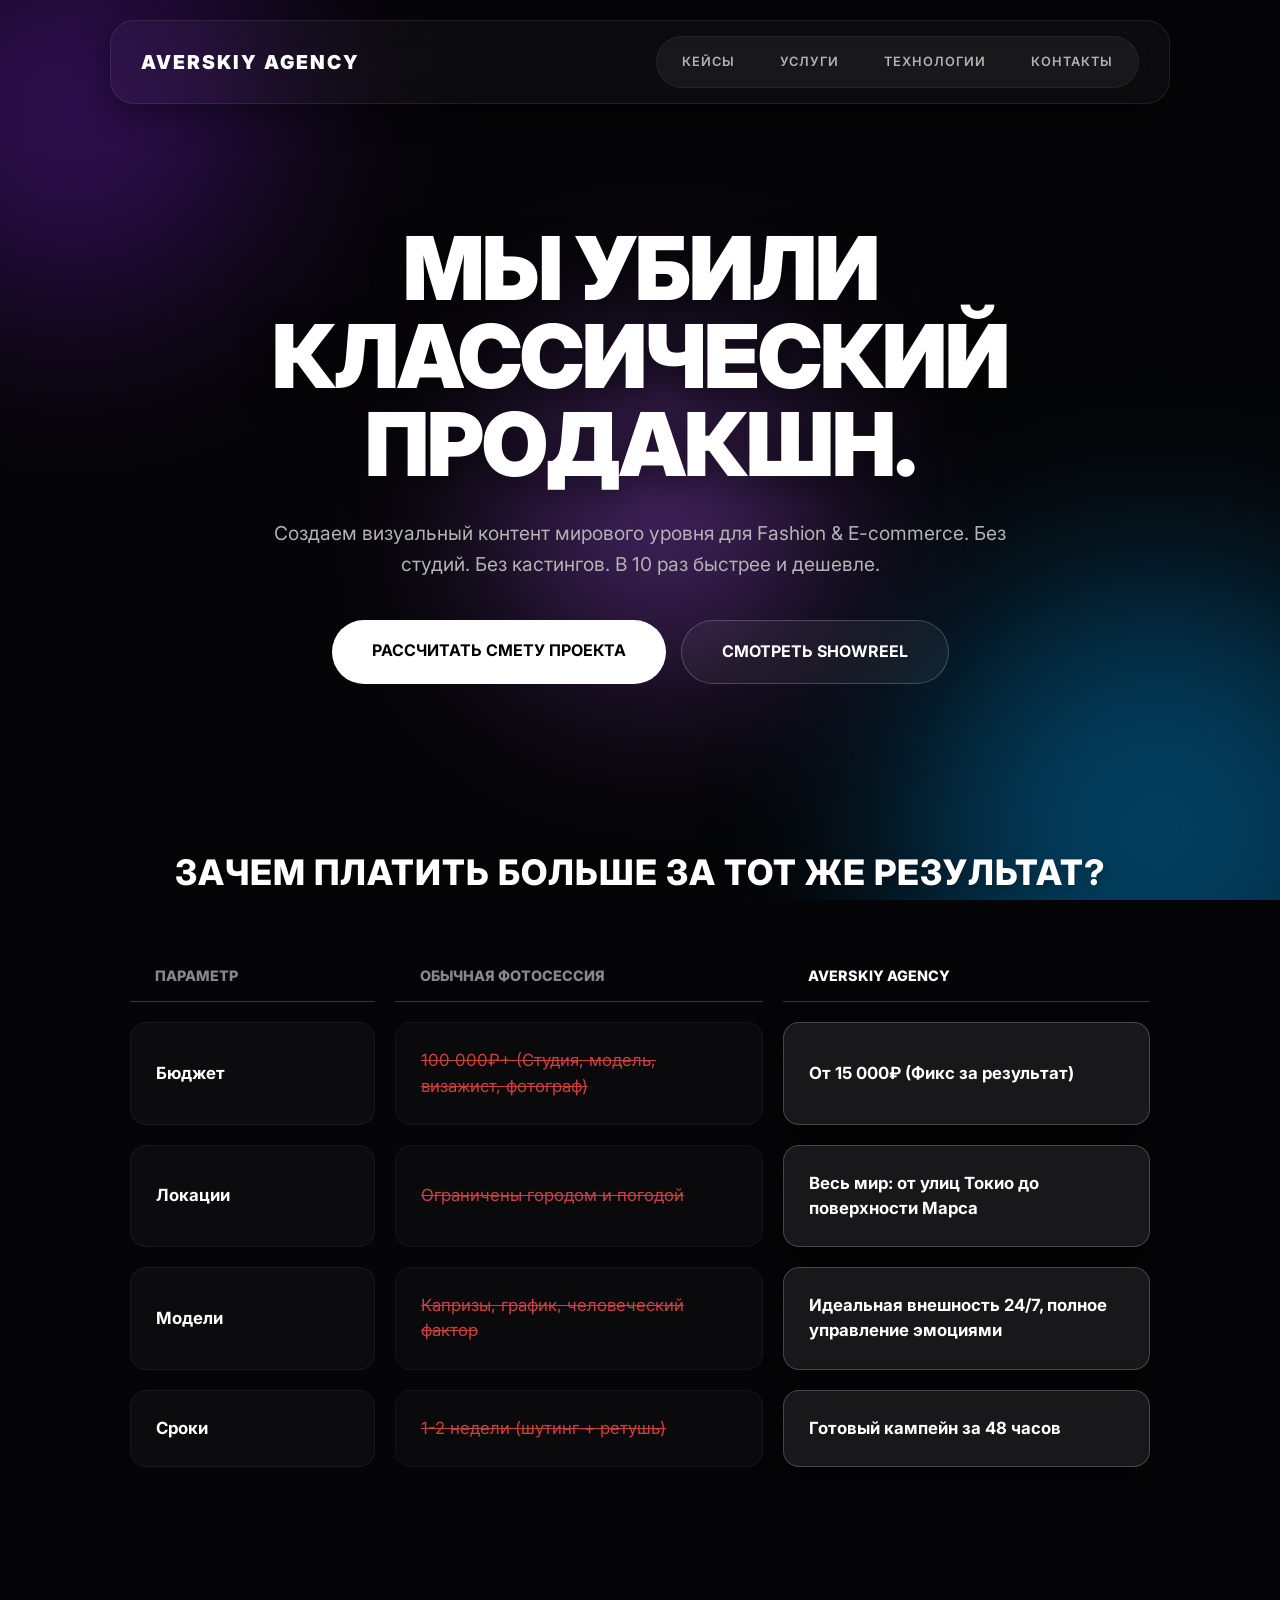
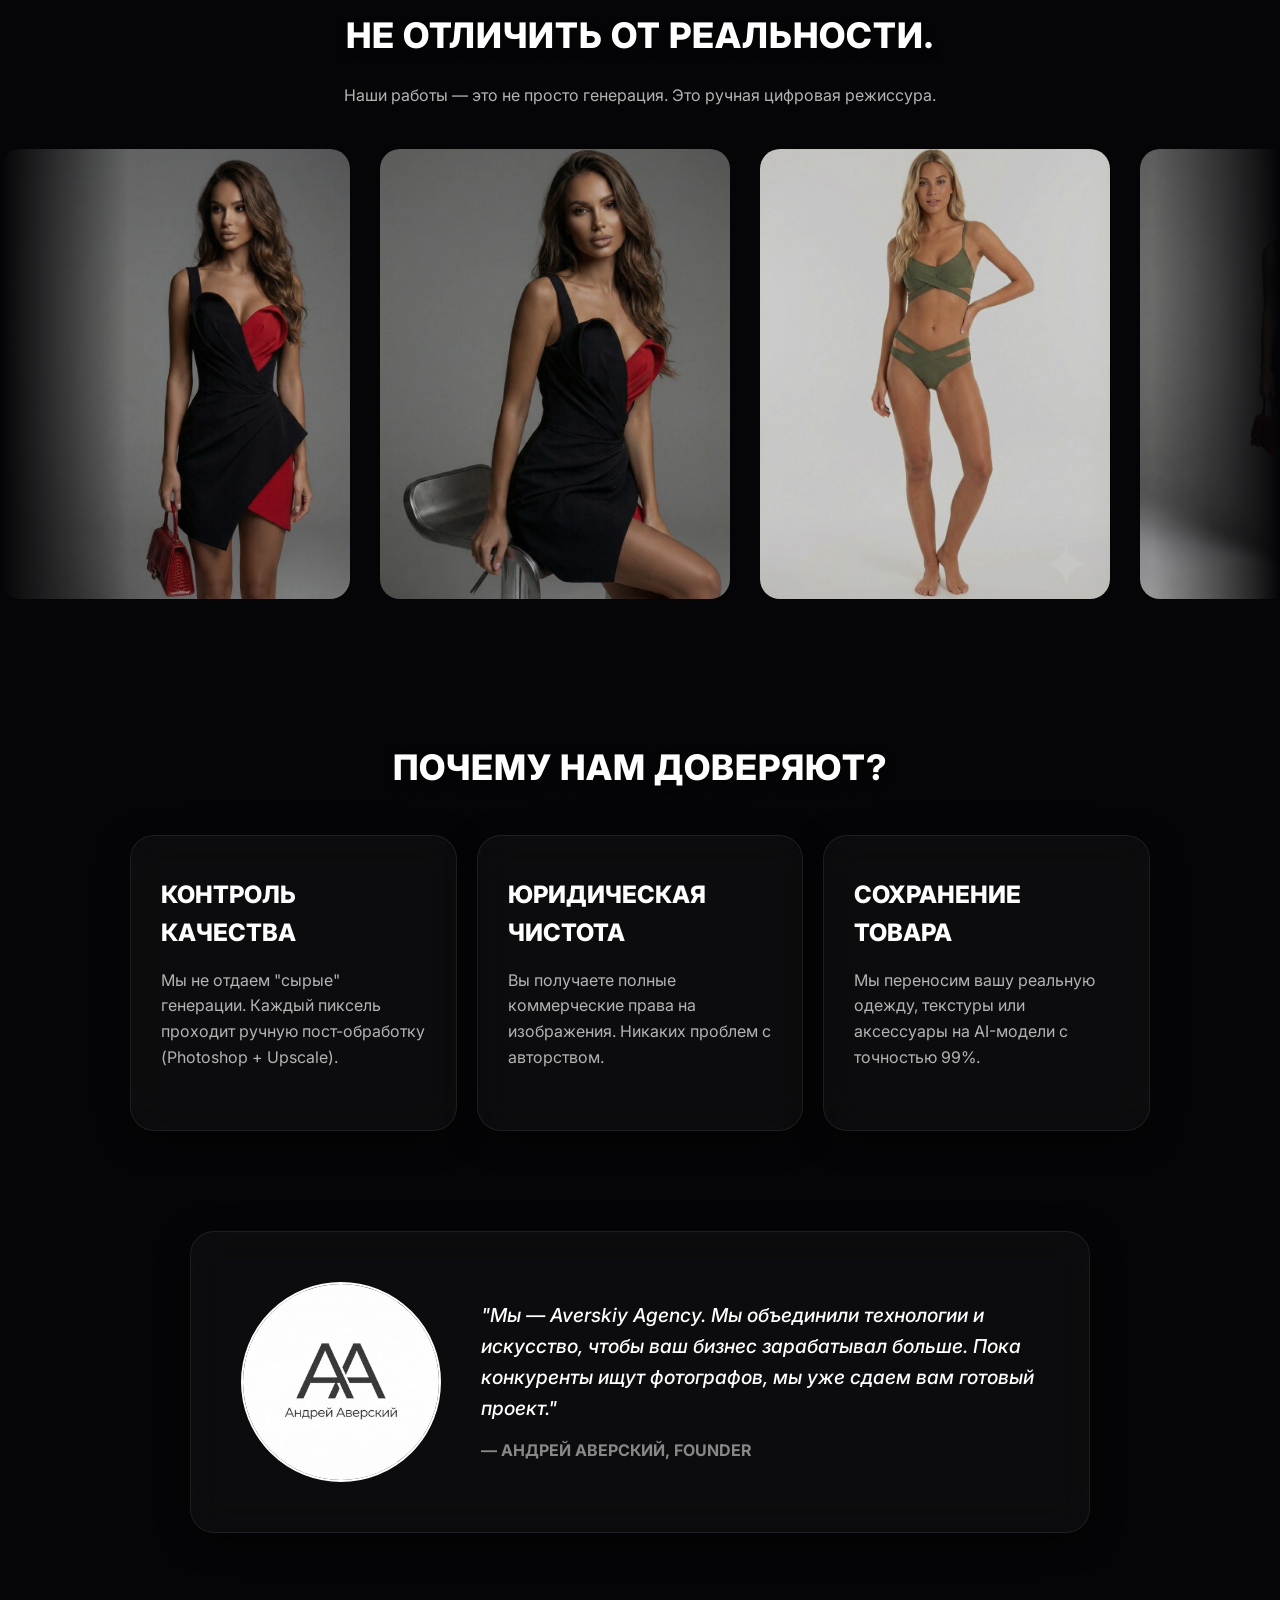
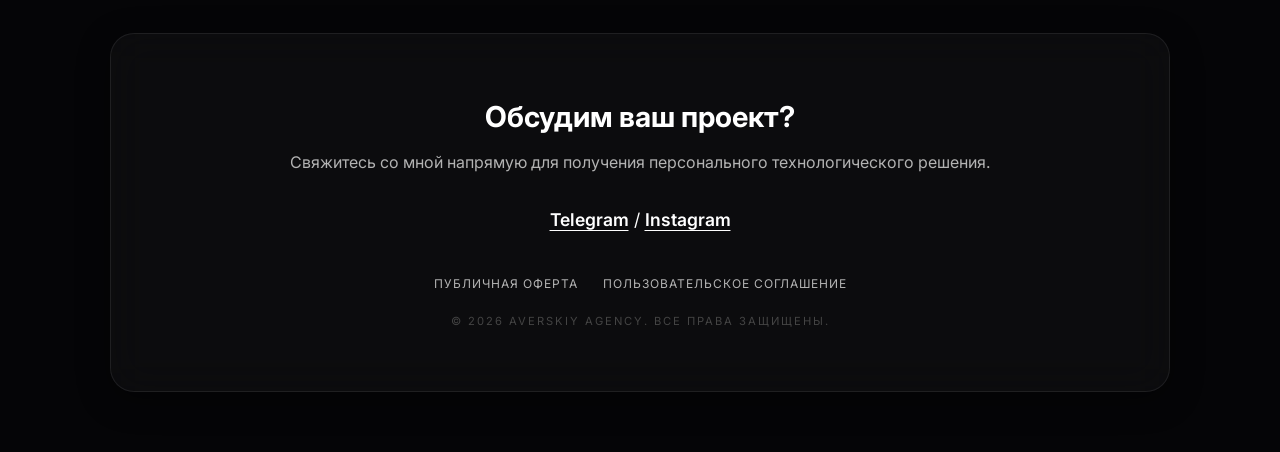
==== index.html @ 26b07917 "Спрятан верхний заголовок таблицы на мобилке" ====
<!DOCTYPE html>
<html lang="ru">
<head>
    <meta charset="UTF-8">
    <meta name="viewport" content="width=device-width, initial-scale=1.0">
    <title>AVERSKIY AGENCY | Premium AI Production</title>
    <link href="https://fonts.googleapis.com/css2?family=Inter:wght@400;500;600;700;800;900&display=swap" rel="stylesheet">
    <link rel="stylesheet" href="style.css"> 

    <style>
        body { font-family: 'Inter', sans-serif; background-color: #050507; color: #fff; margin: 0 auto; overflow-x: hidden; }
        .glass-panel { background: rgba(255, 255, 255, 0.03); backdrop-filter: blur(20px); -webkit-backdrop-filter: blur(20px); border: 1px solid rgba(255, 255, 255, 0.08); border-radius: 24px; }
        .mt-100 { margin-top: 100px; }
        .text-center { text-align: center; }
        
        h2.section-title { font-size: 2.2rem; font-weight: 800; text-transform: uppercase; margin-bottom: 20px; letter-spacing: 1px;}
        
        header { display: flex; justify-content: space-between; align-items: center; padding: 15px 30px; margin: 20px auto; max-width: 1100px; position: sticky; top: 20px; z-index: 100; flex-wrap: wrap; gap: 15px;}
        .logo { font-weight: 900; font-size: 1.2rem; letter-spacing: 2px; }
        .main-nav { display: flex; gap: 5px; background: rgba(255,255,255,0.05); padding: 5px; border-radius: 50px; }
        .main-nav a { color: #b3b3b3; text-decoration: none; font-size: 0.8rem; font-weight: 600; text-transform: uppercase; padding: 10px 20px; border-radius: 50px; transition: 0.3s; }
        .main-nav a:hover, .main-nav a.active { color: #fff; background: rgba(255,255,255,0.1); }
        .header-btn { text-decoration: none; color: #fff; border: 1px solid #fff; padding: 10px 25px; border-radius: 50px; font-weight: 700; font-size: 0.8rem; text-transform: uppercase; transition: 0.3s; }
        .header-btn:hover { background: #fff; color: #000; }

        .hero { padding: 100px 20px 60px; max-width: 1100px; margin: 0 auto; text-align: center; }
        .main-title { font-size: 5.5rem; font-weight: 900; line-height: 1; margin-bottom: 30px; text-transform: uppercase; letter-spacing: -2px; }
        .hero-sub { font-size: 1.2rem; color: #b3b3b3; max-width: 800px; margin: 0 auto 40px; line-height: 1.6; }
        
        .cta-buttons { display: flex; justify-content: center; gap: 15px; flex-wrap: wrap; background: transparent; border: none; padding: 0; }
        
        .btn-primary, .btn-secondary { padding: 18px 40px; border-radius: 50px; font-weight: 700; font-size: 1rem; text-decoration: none; text-transform: uppercase; transition: 0.3s; }
        .btn-primary { background: #fff; color: #000; }
        .btn-primary:hover { transform: translateY(-3px); box-shadow: 0 10px 30px rgba(255,255,255,0.3); }
        .btn-secondary { background: rgba(255,255,255,0.05); color: #fff; border: 1px solid rgba(255,255,255,0.2); }
        .btn-secondary:hover { background: rgba(255,255,255,0.1); }

        .comparison-container { max-width: 1100px; margin: 0 auto; padding: 0 20px; }
        .comp-grid { display: grid; grid-template-columns: 1fr 1.5fr 1.5fr; gap: 20px; margin-top: 40px; }
        .comp-row { display: contents; }
        .comp-cell { padding: 25px; background: rgba(255,255,255,0.03); border: 1px solid rgba(255,255,255,0.05); display: flex; align-items: center; border-radius: 16px; font-size: 1.05rem; line-height: 1.5;}
        .comp-header .comp-cell { background: transparent; border: none; border-bottom: 1px solid rgba(255,255,255,0.2); border-radius: 0; font-weight: 800; text-transform: uppercase; color: #888; font-size: 0.9rem; padding-bottom: 15px;}
        .param-name { font-weight: 700; color: #fff; }
        .old-way { color: #ff4d4d; text-decoration: line-through; opacity: 0.8; }
        .new-way { color: #fff; font-weight: 700; background: rgba(255,255,255,0.08); border: 1px solid rgba(255,255,255,0.2); box-shadow: 0 10px 30px rgba(0,0,0,0.5);}

        .slider-section { width: 100vw; overflow: hidden; padding: 40px 0; margin-left: calc(-50vw + 50%); margin-right: calc(-50vw + 50%); position: relative; left: auto; right: auto; }
        .slider-track { display: flex; gap: 30px; width: max-content; animation: scroll 40s linear infinite; }
        .slider-track img { height: 450px; width: 350px; object-fit: cover; border-radius: 20px; opacity: 0.8; transition: 0.3s; }
        .slider-track img:hover { opacity: 1; transform: scale(1.02); }
        @keyframes scroll { 0% { transform: translateX(0); } 100% { transform: translateX(-50%); } }

        .grid-3 { display: grid; grid-template-columns: repeat(3, 1fr); gap: 20px; max-width: 1100px; margin: 40px auto 0; padding: 0 20px;}
        .card { padding: 40px 30px; display: flex; flex-direction: column; }
        .card h3 { font-size: 1.5rem; margin-bottom: 15px; font-weight: 800; text-transform: uppercase;}
        .card p { color: #b3b3b3; margin-bottom: 20px; line-height: 1.6; }
        .card ul { list-style: none; padding: 0; margin-bottom: 30px; flex-grow: 1;}
        .card ul li { margin-bottom: 12px; color: #ddd; position: relative; padding-left: 20px; font-size: 0.95rem;}
        .card ul li::before { content: '→'; position: absolute; left: 0; color: #fff; font-weight: bold;}

        .founder-box { display: flex; gap: 40px; align-items: center; max-width: 900px; margin: 0 auto; padding: 50px; }
        .founder-img { width: 200px; height: 200px; border-radius: 50%; object-fit: cover; border: 2px solid #fff; }
        .founder-text { font-size: 1.2rem; font-weight: 500; line-height: 1.6; font-style: italic; }

        .footer-trap { max-width: 1100px; margin: 100px auto 40px; padding: 80px 40px; text-align: center; }
        .lead-form { display: flex; flex-direction: column; gap: 15px; max-width: 500px; margin: 40px auto 0; }
        .lead-input { width: 100%; background: rgba(255,255,255,0.05); border: 1px solid rgba(255,255,255,0.2); color: #fff; padding: 20px 25px; border-radius: 50px; font-size: 1rem; outline: none; transition: 0.3s; box-sizing: border-box;}
        .lead-input:focus { border-color: #fff; background: rgba(255,255,255,0.1); }
        .lead-submit { width: 100%; background: #fff; color: #000; font-weight: 800; text-transform: uppercase; border: none; padding: 20px 25px; border-radius: 50px; cursor: pointer; transition: 0.3s; font-size: 1.1rem; margin-top: 10px;}
        .lead-submit:hover { transform: translateY(-3px); box-shadow: 0 10px 30px rgba(255,255,255,0.3); }

        /* Кнопка-гамбургер: скрыта на десктопе */
        .burger { display: none; background: none; border: none; cursor: pointer; padding: 12px; margin: 0; flex-direction: column; gap: 6px; align-items: center; justify-content: center; min-width: 48px; min-height: 48px; -webkit-tap-highlight-color: transparent; }
        .burger span { display: block; width: 24px; height: 2px; background: #fff; border-radius: 2px; transition: transform 0.3s, opacity 0.3s; }
        .burger.open span:nth-child(1) { transform: translateY(8px) rotate(45deg); }
        .burger.open span:nth-child(2) { opacity: 0; }
        .burger.open span:nth-child(3) { transform: translateY(-8px) rotate(-45deg); }

        /* Мобильное меню и адаптив хедера */
        @media (max-width: 768px) {
            header { padding: 12px 16px; margin: 12px 10px; flex-wrap: wrap; }
            .burger { display: flex; }
            .main-nav {
                display: none;
                position: absolute;
                top: 100%;
                left: 10px;
                right: 10px;
                margin-top: 8px;
                flex-direction: column;
                background: rgba(20, 20, 22, 0.98);
                backdrop-filter: blur(20px);
                border: 1px solid rgba(255,255,255,0.1);
                border-radius: 20px;
                padding: 12px;
                gap: 4px;
                box-shadow: 0 20px 40px rgba(0,0,0,0.5);
            }
            .main-nav.open { display: flex; }
            .main-nav a { padding: 14px 20px; font-size: 0.95rem; border-radius: 14px; min-height: 48px; display: flex; align-items: center; justify-content: center; }
            .logo { font-size: 1rem; }
        }

        @media (max-width: 900px) {
            .main-title { font-size: 3.5rem; }

            /* Таблица на мобилке как отдельные карточки */
            .comparison-container { max-width: 480px; margin: 0 auto; }
            .comp-grid { display: flex; flex-direction: column; gap: 28px; }
            .comp-header,
            .comp-row.comp-header {
                display: none !important;
            }
            .comp-row { display: flex; flex-direction: column; gap: 10px; }
            .comp-row + .comp-row { margin-top: 6px; }
            .comp-cell {
                padding: 0;
                flex-direction: column;
                align-items: stretch;
                text-align: left;
                gap: 0;
                background: transparent !important;
                border: none !important;
            }
            .comp-row .param-name {
                font-size: 1.2rem;
                font-weight: 800;
                text-transform: uppercase;
                text-align: center;
                padding: 4px 4px 0;
                margin: 0 4px 4px;
                border: none;
                color: #ffffff;
            }
            .comp-row .old-way {
                display: flex;
                flex-direction: column;
                gap: 6px;
                padding: 14px 18px;
                background: #0b0b0d;
                border-radius: 18px;
                border: 1px solid rgba(255,255,255,0.08);
                color: #ff4d4d;
                text-decoration: line-through;
                font-size: 0.95rem;
                font-weight: 500;
            }
            .comp-row .old-way::before {
                content: "ОБЫЧНАЯ ФОТОСЕССИЯ:";
                font-size: 0.72rem;
                font-weight: 600;
                letter-spacing: 1px;
                color: rgba(255,255,255,0.7);
                text-decoration: none;
            }
            .comp-row .new-way {
                display: flex;
                flex-direction: column;
                gap: 6px;
                padding: 18px 20px;
                background: #1b1b1f;
                border: 1px solid rgba(255,255,255,0.16);
                border-radius: 18px;
                box-shadow: 0 10px 28px rgba(0,0,0,0.6);
                color: #fff;
                font-weight: 700;
                font-size: 1.02rem;
            }
            .comp-row .new-way::before {
                content: "AVERSKIY AGENCY:";
                font-size: 0.72rem;
                font-weight: 600;
                letter-spacing: 1px;
                color: rgba(255,255,255,0.9);
            }

            .grid-3 { grid-template-columns: 1fr; }
            .founder-box { flex-direction: column; text-align: center; padding: 30px 20px; }
        }

        @media (max-width: 768px) {
            .hero { padding: 50px 16px 40px; }
            .main-title { font-size: 2.8rem; line-height: 1.15; margin-bottom: 20px; }
            .hero-sub { font-size: 1.05rem; margin-bottom: 28px; padding: 0 5px; }
            .cta-buttons { flex-direction: column; gap: 12px; width: 100%; max-width: 100%; }
            .btn-primary, .btn-secondary { width: 100%; text-align: center; padding: 16px 24px; min-height: 52px; font-size: 0.95rem; -webkit-tap-highlight-color: transparent; }
            .comparison-container { padding: 0 16px; }
            .section-title { font-size: 1.5rem !important; margin-bottom: 24px; padding: 0 10px; }
            .slider-section { padding: 24px 0; }
            .slider-track img { height: 280px; width: 220px; border-radius: 16px; }
            .grid-3 { padding: 0 16px; gap: 16px; margin-top: 24px; }
            .card { padding: 28px 20px; }
            .card h3 { font-size: 1.25rem; }
            .founder-box { padding: 24px 16px; gap: 24px; }
            .founder-img { width: 140px; height: 140px; }
            .founder-text { font-size: 1rem; }
            .footer-trap { margin-top: 60px; padding: 40px 20px; }
            .lead-form { max-width: 100%; }
            .lead-input, .lead-submit { padding: 16px 20px; min-height: 52px; font-size: 1rem; }
            .legal-header { padding: 24px 24px 16px; flex-wrap: wrap; gap: 12px; }
            .legal-header h2 { font-size: 1.4rem; }
            .legal-body { padding: 0 24px 32px; font-size: 0.95rem; }
            .close-legal-modal { font-size: 32px; min-width: 44px; min-height: 44px; display: inline-flex; align-items: center; justify-content: center; }
        }

        @media (max-width: 480px) {
            .hero { padding: 36px 12px 32px; }
            .main-title { font-size: 2rem; margin-bottom: 16px; }
            .hero-sub { font-size: 0.95rem; }
            .btn-primary, .btn-secondary { padding: 14px 20px; min-height: 48px; font-size: 0.9rem; }
            .section-title { font-size: 1.25rem !important; }
            .slider-track img { height: 220px; width: 170px; }
            .card { padding: 22px 16px; }
            .founder-img { width: 120px; height: 120px; }
            .footer-trap { padding: 32px 16px; margin-top: 48px; }
            .legal-modal { width: 95%; max-height: 90vh; border-radius: 20px; }
            .legal-header { padding: 20px 16px 12px; }
            .legal-header h2 { font-size: 1.2rem; }
            .legal-body { padding: 0 16px 24px; }
        }

        /* Удобные зоны нажатия и безопасные отступы для вырезов экрана */
        @media (max-width: 768px) {
            body { padding-left: max(12px, env(safe-area-inset-left)); padding-right: max(12px, env(safe-area-inset-right)); }
            header { margin-left: 0; margin-right: 0; }
        }
    </style>
</head>
<body>

    <div class="bg-blobs">
        <div class="blob blob-1"></div>
        <div class="blob blob-2"></div>
        <div class="blob blob-3"></div>
    </div>

    <!-- ОБНОВЛЕННЫЙ HEADER -->
    <header class="glass-panel">
        <a href="index.html" class="logo">AVERSKIY AGENCY</a>
        <button type="button" class="burger" id="burger" aria-label="Открыть меню">
            <span></span><span></span><span></span>
        </button>
        <nav class="main-nav" id="main-nav">
            <a href="portfolio.html">КЕЙСЫ</a>
            <a href="pricing.html">УСЛУГИ</a>
            <a href="tech.html">ТЕХНОЛОГИИ</a>
            <a href="https://t.me/andrewaverskiy" target="_blank">КОНТАКТЫ</a>
        </nav>
    </header>

    <section class="hero">
        <h1 class="main-title">Мы убили<br>классический продакшн.</h1>
        <p class="hero-sub">Создаем визуальный контент мирового уровня для Fashion & E-commerce. Без студий. Без кастингов. В 10 раз быстрее и дешевле.</p>
        <div class="cta-buttons">
            <a href="https://t.me/andrewaverskiy" target="_blank" class="btn-primary">Рассчитать смету проекта</a>
            <a href="portfolio.html" class="btn-secondary">Смотреть Showreel</a>
        </div>
    </section>

    <section class="mt-100">
        <div class="comparison-container">
            <h2 class="section-title text-center">Зачем платить больше за тот же результат?</h2>
            
            <div class="comp-grid">
                <div class="comp-row comp-header">
                    <div class="comp-cell">Параметр</div>
                    <div class="comp-cell">Обычная фотосессия</div>
                    <div class="comp-cell" style="color: #fff;">Averskiy Agency</div>
                </div>

                <div class="comp-row">
                    <div class="comp-cell param-name">Бюджет</div>
                    <div class="comp-cell old-way">100 000₽+ (Студия, модель, визажист, фотограф)</div>
                    <div class="comp-cell new-way">От 15 000₽ (Фикс за результат)</div>
                </div>

                <div class="comp-row">
                    <div class="comp-cell param-name">Локации</div>
                    <div class="comp-cell old-way">Ограничены городом и погодой</div>
                    <div class="comp-cell new-way">Весь мир: от улиц Токио до поверхности Марса</div>
                </div>

                <div class="comp-row">
                    <div class="comp-cell param-name">Модели</div>
                    <div class="comp-cell old-way">Капризы, график, человеческий фактор</div>
                    <div class="comp-cell new-way">Идеальная внешность 24/7, полное управление эмоциями</div>
                </div>

                <div class="comp-row">
                    <div class="comp-cell param-name">Сроки</div>
                    <div class="comp-cell old-way">1-2 недели (шутинг + ретушь)</div>
                    <div class="comp-cell new-way">Готовый кампейн за 48 часов</div>
                </div>
            </div>
        </div>
    </section>

    <section class="slider-section mt-100">
        <h2 class="section-title text-center">Не отличить от реальности.</h2>
        <p class="text-center" style="color: #b3b3b3; margin-bottom: 40px;">Наши работы — это не просто генерация. Это ручная цифровая режиссура.</p>
        
        <div class="slider-track">
            <img src="img/1.jpg" alt="AI Work">
            <img src="img/2.jpg" alt="AI Work">
            <img src="img/3.jpg" alt="AI Work">
            <img src="img/4.jpg" alt="AI Work">
            <img src="img/5.jpg" alt="AI Work">
            <img src="img/1.jpg" alt="AI Work">
            <img src="img/2.jpg" alt="AI Work">
            <img src="img/3.jpg" alt="AI Work">
            <img src="img/4.jpg" alt="AI Work">
            <img src="img/5.jpg" alt="AI Work">
            <img src="img/1.jpg" alt="AI Work">
        </div>
    </section>

    <!-- ТЕПЕРЬ СРАЗУ ИДЕТ БЛОК ДОВЕРИЯ -->
    <section id="tech" class="mt-100">
        <h2 class="section-title text-center">Почему нам доверяют?</h2>
        
        <div class="grid-3">
            <div class="card glass-panel">
                <h3>Контроль качества</h3>
                <p>Мы не отдаем "сырые" генерации. Каждый пиксель проходит ручную пост-обработку (Photoshop + Upscale).</p>
            </div>
            <div class="card glass-panel">
                <h3>Юридическая чистота</h3>
                <p>Вы получаете полные коммерческие права на изображения. Никаких проблем с авторством.</p>
            </div>
            <div class="card glass-panel">
                <h3>Сохранение товара</h3>
                <p>Мы переносим вашу реальную одежду, текстуры или аксессуары на AI-модели с точностью 99%.</p>
            </div>
        </div>
    </section>

    <section class="mt-100">
        <div class="founder-box glass-panel">
            <img src="img/avatar.jpg" alt="Andrew Averskiy" class="founder-img">
            <div>
                <p class="founder-text">"Мы — Averskiy Agency. Мы объединили технологии и искусство, чтобы ваш бизнес зарабатывал больше. Пока конкуренты ищут фотографов, мы уже сдаем вам готовый проект."</p>
                <p style="margin-top: 15px; color: #888; font-weight: 700; text-transform: uppercase;">— Андрей Аверский, Founder</p>
            </div>
        </div>
    </section>

    <!-- ФУТЕР ИЗ СКРИНШОТА -->
    <footer id="contact" class="glass-panel fade-in mt-100">
        <h2>Обсудим ваш проект?</h2>
        <p class="desc">Свяжитесь со мной напрямую для получения персонального технологического решения.</p>
        <div class="socials">
            <a href="https://t.me/andrewaverskiy" target="_blank">Telegram</a> / <a href="https://www.instagram.com/andrewaverskiy" target="_blank">Instagram</a>
        </div>
        <div class="legal-links">
            <a href="javascript:void(0)" id="openOffer">ПУБЛИЧНАЯ ОФЕРТА</a>
            <a href="javascript:void(0)" id="openTerms">ПОЛЬЗОВАТЕЛЬСКОЕ СОГЛАШЕНИЕ</a>
        </div>
        <p class="copyright">© 2026 AVERSKIY AGENCY. ВСЕ ПРАВА ЗАЩИЩЕНЫ.</p>
    </footer>

    <!-- ДОБАВЬ ЭТОТ СКРИПТ НИЖЕ -->
    <script>
        document.addEventListener("DOMContentLoaded", function() {
            const observer = new IntersectionObserver((entries) => {
                entries.forEach(entry => {
                    if (entry.isIntersecting) {
                        entry.target.classList.add('visible');
                    }
                });
            }, { threshold: 0.1 });
            document.querySelectorAll('.fade-in').forEach(el => observer.observe(el));

            // Мобильное меню: гамбургер
            var burger = document.getElementById('burger');
            var mainNav = document.getElementById('main-nav');
            if (burger && mainNav) {
                burger.addEventListener('click', function() {
                    burger.classList.toggle('open');
                    mainNav.classList.toggle('open');
                    document.body.style.overflow = mainNav.classList.contains('open') ? 'hidden' : '';
                });
                mainNav.querySelectorAll('a').forEach(function(link) {
                    link.addEventListener('click', function() {
                        burger.classList.remove('open');
                        mainNav.classList.remove('open');
                        document.body.style.overflow = '';
                    });
                });
            }
        });
    </script>

<!-- ======================================================= -->
<!-- ЮРИДИЧЕСКИЙ БЛОК: МОДАЛЬНЫЕ ОКНА AVERSKIY AGENCY -->
<!-- ======================================================= -->

<style>
    /* СТИЛИ МОДАЛЬНЫХ ОКОН */
    .legal-overlay {
        position: fixed;
        top: 0;
        left: 0;
        width: 100%;
        height: 100%;
        background: rgba(0, 0, 0, 0.85);
        backdrop-filter: blur(15px);
        -webkit-backdrop-filter: blur(15px);
        z-index: 9999;
        display: flex;
        align-items: center;
        justify-content: center;
        opacity: 0;
        pointer-events: none;
        transition: opacity 0.4s ease;
    }

    .legal-overlay.active {
        opacity: 1;
        pointer-events: all;
    }

    .legal-modal {
        background: rgba(255, 255, 255, 0.03);
        border: 1px solid rgba(255, 255, 255, 0.1);
        backdrop-filter: blur(25px);
        width: 90%;
        max-width: 850px;
        max-height: 85vh;
        border-radius: 32px;
        position: relative;
        display: flex;
        flex-direction: column;
        transform: translateY(30px);
        transition: transform 0.4s cubic-bezier(0.175, 0.885, 0.32, 1.275);
        box-shadow: 0 25px 50px -12px rgba(0, 0, 0, 0.5);
    }

    .legal-overlay.active .legal-modal {
        transform: translateY(0);
    }

    .legal-header {
        padding: 40px 50px 20px;
        display: flex;
        justify-content: space-between;
        align-items: center;
    }

    .legal-header h2 {
        font-family: 'Inter', sans-serif;
        font-size: 1.8rem;
        font-weight: 900;
        text-transform: uppercase;
        letter-spacing: 1px;
        color: #fff;
        margin: 0;
    }

    .close-legal-modal {
        font-size: 40px;
        color: rgba(255, 255, 255, 0.4);
        cursor: pointer;
        line-height: 1;
        transition: color 0.3s;
    }

    .close-legal-modal:hover {
        color: #fff;
    }

    .legal-body {
        padding: 0 50px 50px;
        overflow-y: auto;
        color: rgba(255, 255, 255, 0.7);
        font-size: 1rem;
        line-height: 1.7;
    }

    /* Кастомизация скроллбара */
    .legal-body::-webkit-scrollbar { width: 4px; }
    .legal-body::-webkit-scrollbar-track { background: transparent; }
    .legal-body::-webkit-scrollbar-thumb { background: rgba(255, 255, 255, 0.1); border-radius: 10px; }

    .legal-body h3 { color: #fff; margin: 30px 0 15px; font-size: 1.2rem; font-weight: 700; }
    .legal-body p { margin-bottom: 15px; }
    .legal-body ul { margin-bottom: 20px; padding-left: 20px; }
    .legal-body li { margin-bottom: 8px; list-style: disc; }

    /* Обновление ссылок в футере, чтобы они выглядели как кнопки */
    .legal-links a {
        cursor: pointer;
        transition: 0.3s;
    }
</style>

<!-- МОДАЛКА 1: ПУБЛИЧНАЯ ОФЕРТА -->
<div class="legal-overlay" id="modal-offer">
    <div class="legal-modal">
        <div class="legal-header">
            <h2>Публичная оферта</h2>
            <span class="close-legal-modal">&times;</span>
        </div>
        <div class="legal-body">
            <p>Настоящий документ является официальным предложением (Публичной офертой) агентства <strong>AVERSKIY AGENCY</strong> (далее — Исполнитель) по оказанию услуг генерации визуального контента на базе технологий Искусственного Интеллекта.</p>
            
            <h3>1. ПРЕДМЕТ СОГЛАШЕНИЯ</h3>
            <p>Исполнитель обязуется оказать услуги по созданию цифровых изображений и/или видеороликов в соответствии с Техническим Заданием (ТЗ) Заказчика, а Заказчик обязуется оплатить эти услуги.</p>

            <h3>2. УСЛОВИЯ ОПЛАТЫ И ВОЗВРАТА</h3>
            <ul>
                <li>Услуги оказываются на условиях 100% предварительной оплаты.</li>
                <li>Ввиду специфики использования вычислительных мощностей и затрат токенов нейросетей, денежные средства становятся <strong>безвозвратными</strong> сразу после начала процесса генерации (стадия «Render»).</li>
                <li>Отказ от услуг после начала работы не влечет за собой возврат оплаты.</li>
            </ul>

            <h3>3. ОСОБЕННОСТИ ТЕХНОЛОГИИ</h3>
            <p>Заказчик осознает, что ИИ-генерация является вероятностным процессом. Возможные визуальные артефакты (неточности анатомии, искажения мелких деталей) признаются допустимыми и устраняются Исполнителем строго в рамках оговоренных раундов правок.</p>

            <h3>4. ИНТЕЛЛЕКТУАЛЬНЫЕ ПРАВА</h3>
            <p>Исключительные права на использование финальных материалов переходят к Заказчику в полном объеме только <strong>после 100% оплаты</strong> оказанных услуг. Исполнитель сохраняет право на размещение работ в своем портфолио.</p>
        </div>
    </div>
</div>

<!-- МОДАЛКА 2: ПОЛЬЗОВАТЕЛЬСКОЕ СОГЛАШЕНИЕ -->
<div class="legal-overlay" id="modal-terms">
    <div class="legal-modal">
        <div class="legal-header">
            <h2>Правила агентства</h2>
            <span class="close-legal-modal">&times;</span>
        </div>
        <div class="legal-body">
            <h3>1. ОБЩИЕ ПОЛОЖЕНИЯ</h3>
            <p>Сайт AVERSKIY AGENCY является витриной услуг и портфолио. Используя ресурс, вы подтверждаете свое согласие с данными правилами.</p>

            <h3>2. СБОР И ХРАНЕНИЕ ДАННЫХ</h3>
            <p>Мы придерживаемся политики минимального сбора данных:</p>
            <ul>
                <li>Мы собираем только те данные, которые вы предоставляете добровольно (имя, ниша бренда, контакт в Telegram/WhatsApp).</li>
                <li>Персональные данные используются исключительно для связи по вашему проекту и подготовки коммерческого предложения.</li>
                <li>Мы гарантируем, что ваши контакты <strong>не будут переданы</strong> третьим лицам или рекламным сервисам.</li>
            </ul>

            <h3>3. ОТВЕТСТВЕННОСТЬ</h3>
            <p>Исполнитель не несет ответственности за использование Заказчиком сгенерированного контента в целях, нарушающих законодательство страны Заказчика (включая авторские права на реальных лиц, если они были использованы без согласия в качестве референсов).</p>
        </div>
    </div>
</div>

<script>
    document.addEventListener('DOMContentLoaded', function() {
        // Находим все ссылки в футере
        const openOfferBtn = document.querySelector('a[id="openOffer"]');
        const openTermsBtn = document.querySelector('a[id="openTerms"]');
        
        const modalOffer = document.getElementById('modal-offer');
        const modalTerms = document.getElementById('modal-terms');
        const overlays = document.querySelectorAll('.legal-overlay');
        const closeButtons = document.querySelectorAll('.close-legal-modal');

        // Функция открытия
        function openModal(modal) {
            modal.classList.add('active');
            document.body.style.overflow = 'hidden'; // Блокируем скролл страницы
        }

        // Функция закрытия
        function closeModal() {
            overlays.forEach(modal => modal.classList.remove('active'));
            document.body.style.overflow = ''; // Возвращаем скролл
        }

        // Привязываем события к ссылкам в футере
        if(openOfferBtn) openOfferBtn.addEventListener('click', (e) => { e.preventDefault(); openModal(modalOffer); });
        if(openTermsBtn) openTermsBtn.addEventListener('click', (e) => { e.preventDefault(); openModal(modalTerms); });

        // Закрытие по крестику
        closeButtons.forEach(btn => btn.addEventListener('click', closeModal));

        // Закрытие по клику на фон
        overlays.forEach(overlay => {
            overlay.addEventListener('click', function(e) {
                if (e.target === this) closeModal();
            });
        });

        // Закрытие по кнопке Escape
        document.addEventListener('keydown', (e) => {
            if (e.key === 'Escape') closeModal();
        });
    });
</script>

<!-- КОНЕЦ ЮРИДИЧЕСКОГО БЛОКА -->

</body>
</html>
---- style.css ----
/* --- БАЗОВЫЕ НАСТРОЙКИ --- */
* {
    margin: 0;
    padding: 0;
    box-sizing: border-box;
}

:root {
    --bg-color: #050507; 
    --text-main: #ffffff;
    --text-muted: #b3b3b3;
    --glass-bg: rgba(255, 255, 255, 0.03);
    --glass-border: rgba(255, 255, 255, 0.08);
    --glass-blur: blur(20px);
}

body {
    font-family: 'Inter', sans-serif;
    background-color: var(--bg-color);
    color: var(--text-main);
    line-height: 1.6;
    padding: 0 20px;
    max-width: 1100px;
    margin: 0 auto;
    -webkit-font-smoothing: antialiased;
    overflow-x: hidden; 
    position: relative;
}

/* --- ФОН --- */
.bg-blobs { position: fixed; top: 0; left: 0; width: 100vw; height: 100vh; z-index: -1; overflow: hidden; background: var(--bg-color); }
.blob { position: absolute; border-radius: 50%; filter: blur(100px); opacity: 0.5; animation: moveBlobs 15s infinite alternate ease-in-out; }
.blob-1 { width: 400px; height: 400px; background: #5a189a; top: -10%; left: -10%; animation-delay: 0s; }
.blob-2 { width: 500px; height: 500px; background: #0077b6; bottom: -20%; right: -10%; animation-delay: -5s; }
.blob-3 { width: 300px; height: 300px; background: #9d4edd; top: 40%; left: 40%; animation-delay: -10s; }
@keyframes moveBlobs { 0% { transform: translate(0, 0) scale(1); } 100% { transform: translate(100px, 50px) scale(1.2); } }

/* --- СТЕКЛО --- */
.glass-panel { background: var(--glass-bg); backdrop-filter: var(--glass-blur); -webkit-backdrop-filter: var(--glass-blur); border: 1px solid var(--glass-border); box-shadow: 0 8px 32px 0 rgba(0, 0, 0, 0.4); }

/* --- ТИПОГРАФИКА --- */
.main-title { font-size: 4.5rem; line-height: 1.1; margin-bottom: 40px; font-weight: 800; letter-spacing: -1.5px; text-shadow: 0 10px 30px rgba(0,0,0,0.5); }
h2.section-title { font-size: 1.8rem; margin-bottom: 40px; text-transform: uppercase; font-weight: 700; letter-spacing: 1px; text-shadow: 0 4px 10px rgba(0,0,0,0.3);}
h3 { font-size: 1.3rem; margin-bottom: 15px; font-weight: 600; color: #fff;}
a { color: var(--text-main); text-decoration: none; transition: all 0.3s; }
.muted-text { color: var(--text-muted); font-size: 1.1rem; }
.text-center { text-align: center; }
.mt-15 { margin-top: 15px; }
.mt-100 { margin-top: 100px; }

/* --- МЕНЮ (Капсула) --- */
header { display: flex; justify-content: space-between; align-items: center; padding: 15px 30px; margin-top: 20px; border-radius: 20px; position: sticky; top: 20px; z-index: 100; flex-wrap: wrap; gap: 10px; }
.logo { font-size: 1.2rem; font-weight: 800; letter-spacing: 2px; }
.main-nav { display: flex; gap: 5px; background: rgba(255, 255, 255, 0.05); padding: 6px; border-radius: 50px; border: 1px solid rgba(255, 255, 255, 0.05); }
.main-nav a { font-size: 0.8rem; font-weight: 600; letter-spacing: 1px; text-transform: uppercase; color: var(--text-muted); padding: 10px 24px; border-radius: 50px; transition: all 0.3s ease; }
.main-nav a:hover { color: var(--text-main); }
.main-nav a.active { color: var(--text-main); background: rgba(255, 255, 255, 0.15); box-shadow: 0 4px 15px rgba(0, 0, 0, 0.3); }

/* Гамбургер: скрыт на десктопе */
.burger { display: none; background: none; border: none; cursor: pointer; padding: 12px; margin: 0; flex-direction: column; gap: 6px; align-items: center; justify-content: center; min-width: 48px; min-height: 48px; -webkit-tap-highlight-color: transparent; }
.burger span { display: block; width: 24px; height: 2px; background: #fff; border-radius: 2px; transition: transform 0.3s, opacity 0.3s; }
.burger.open span:nth-child(1) { transform: translateY(8px) rotate(45deg); }
.burger.open span:nth-child(2) { opacity: 0; }
.burger.open span:nth-child(3) { transform: translateY(-8px) rotate(-45deg); }

/* --- ГЛАВНАЯ --- */
.hero { padding: 60px 0 40px; }
.hero-intro { max-width: 900px; padding: 40px; border-radius: 24px; }
.highlight-text { font-size: 1.6rem; font-weight: 500; margin-bottom: 20px; line-height: 1.4; color: #fff; }
.hero-subtext { font-size: 1.1rem; }
.features-grid { display: grid; grid-template-columns: repeat(3, 1fr); gap: 20px; }
.feature-card { padding: 40px 30px; border-radius: 24px; transition: transform 0.3s ease, background 0.3s ease; display: flex; flex-direction: column; }
.feature-card:hover { transform: translateY(-5px); background: rgba(255, 255, 255, 0.06); }

/* Слайдер */
.slider-section { width: 100vw; position: relative; left: 50%; right: 50%; margin-left: -50vw; margin-right: -50vw; overflow: hidden; padding: 40px 0; mask-image: linear-gradient(to right, transparent, black 10%, black 90%, transparent); -webkit-mask-image: linear-gradient(to right, transparent, black 10%, black 90%, transparent); }
.slider-track { display: flex; gap: 30px; width: max-content; animation: scroll 60s linear infinite; }
.slide img { height: 450px; width: 350px; object-fit: cover; border-radius: 20px; box-shadow: 0 10px 30px rgba(0,0,0,0.5); pointer-events: none; }
@keyframes scroll { 0% { transform: translateX(0); } 100% { transform: translateX(-50%); } }

/* Кнопки */
.vision { padding: 60px 40px; border-radius: 24px; display: flex; flex-direction: column; align-items: center; }
.big-quote { font-size: 2.2rem; font-weight: 700; line-height: 1.3; margin-bottom: 40px; letter-spacing: -0.5px; text-align: center; }
.cta-buttons { display: inline-flex; justify-content: center; gap: 10px; background: rgba(255, 255, 255, 0.05); padding: 8px; border-radius: 50px; border: 1px solid rgba(255, 255, 255, 0.05); }
.glass-btn { display: inline-block; padding: 16px 35px; font-size: 1.05rem; font-weight: 600; border-radius: 50px; cursor: pointer; transition: all 0.3s ease; border: none; }
.btn-primary { background: #e6e6e6; color: #000; } .btn-primary:hover { background: #ffffff; transform: scale(1.02); }
.btn-outline { background: transparent; color: var(--text-main); } .btn-outline:hover { background: rgba(255, 255, 255, 0.1); }

/* --- УСЛУГИ (ЗИГ-ЗАГ) --- */
.service-row { display: flex; align-items: center; gap: 60px; margin-bottom: 100px; }
.service-row.reverse { flex-direction: row-reverse; }
.service-text { flex: 1; padding: 30px; border-radius: 24px; }
.service-title { font-size: 2rem; line-height: 1.2; margin-bottom: 25px; color: #fff; }
.service-price { margin-bottom: 25px; font-size: 1.1rem; }
.service-price div { margin-bottom: 8px; }
.service-price strong { color: #fff; font-weight: 700; }
.service-list { list-style: none; margin-bottom: 25px; color: var(--text-muted); font-size: 0.95rem; }
.service-list li { margin-bottom: 8px; position: relative; padding-left: 15px; }
.service-list li::before { content: "•"; position: absolute; left: 0; color: #fff; }
.service-meta { font-size: 0.9rem; color: #888; border-top: 1px solid rgba(255,255,255,0.1); padding-top: 15px; }

/* Блок картинки / видео */
.service-img-box {
    flex: 1;
    display: flex;
    justify-content: center;
    align-items: center;
    height: 500px; 
    border-radius: 24px;
    background: transparent;
    overflow: hidden;
}

/* И для картинок, и для видео */
.service-img-box img,
.service-img-box video {
    width: 100%;
    height: 100%;
    object-fit: contain; /* Показывает целиком */
    border-radius: 24px;
}

/* --- ВАЖНО ЗНАТЬ --- */
.info-section { display: flex; align-items: center; gap: 50px; margin-top: 120px; background: var(--glass-bg); border: 1px solid var(--glass-border); border-radius: 30px; overflow: hidden; }
.info-content { padding: 50px; flex: 1; }
.info-title { font-size: 2.2rem; margin-bottom: 20px; line-height: 1.2; }
.info-text { color: var(--text-muted); margin-bottom: 30px; }
.info-img { flex: 1; height: 500px; }
.info-img img { width: 100%; height: 100%; object-fit: cover; }
.btn-capsule { display: inline-flex; align-items: center; gap: 10px; background: transparent; border: 1px solid #fff; color: #fff; padding: 12px 30px; border-radius: 50px; font-weight: 600; font-size: 0.9rem; text-transform: uppercase; cursor: pointer; transition: 0.3s; }
.btn-capsule:hover { background: #fff; color: #000; }

/* --- ПАКИ --- */
.packages-grid { display: grid; grid-template-columns: repeat(auto-fit, minmax(320px, 1fr)); gap: 20px; margin-bottom: 40px; }
.pack-card { padding: 40px 30px; border-radius: 24px; display: flex; flex-direction: column; }
.pack-card ul { list-style: none; margin-bottom: 20px; flex-grow: 1; }
.pack-card li { margin-bottom: 12px; font-size: 0.95rem; color: #ddd;}
.pack-card li::before { content: "—"; position: absolute; left: 0; color: var(--text-muted); }
.pack-card .price { font-size: 2.2rem; font-weight: 700; margin-bottom: 10px; text-align: center; }
.pack-card .desc { color: var(--text-muted); font-size: 0.9rem; margin-bottom: 25px; text-align: center; }
.accent-pink { color: var(--text-main); text-transform: uppercase; }

/* --- ПОРТФОЛИО --- */
.portfolio-grid { column-count: 3; column-gap: 20px; }
.portfolio-item { break-inside: avoid; margin-bottom: 20px; background: var(--glass-bg); backdrop-filter: var(--glass-blur); -webkit-backdrop-filter: var(--glass-blur); border: 1px solid var(--glass-border); box-shadow: 0 8px 32px 0 rgba(0, 0, 0, 0.4); border-radius: 24px; overflow: hidden; cursor: pointer; transition: transform 0.3s ease, box-shadow 0.3s ease; }
.portfolio-item:hover { transform: translateY(-5px); box-shadow: 0 10px 30px rgba(0,0,0,0.6); }
.portfolio-item img, .portfolio-item video { width: 100%; height: auto; display: block; border-radius: 24px; transition: opacity 0.3s; }
.portfolio-item:hover img, .portfolio-item:hover video { opacity: 0.8; }
.lightbox { position: fixed; top: 0; left: 0; width: 100%; height: 100%; background: rgba(0, 0, 0, 0.85); backdrop-filter: blur(15px); -webkit-backdrop-filter: blur(15px); z-index: 1000; display: flex; align-items: center; justify-content: center; opacity: 0; pointer-events: none; transition: opacity 0.3s ease; }
.lightbox.active { opacity: 1; pointer-events: all; }
.lightbox img, .lightbox video { max-width: 90%; max-height: 90%; border-radius: 12px; box-shadow: 0 10px 40px rgba(0,0,0,0.8); object-fit: contain; display: none; }
.lightbox-close { position: absolute; top: 30px; right: 40px; color: #ffffff; font-size: 45px; font-weight: 300; cursor: pointer; line-height: 1; transition: color 0.3s; z-index: 1001; }
.lightbox-close:hover { color: var(--text-muted); }

/* --- ПОДВАЛ --- */
footer { text-align: center; padding: 60px 40px; border-radius: 24px; margin-bottom: 60px; }
footer h2 { margin-bottom: 10px; font-size: 1.8rem; }
footer .desc { color: var(--text-muted); margin-bottom: 30px; }
footer .socials { font-size: 1.1rem; }
footer .socials a { text-decoration: underline; text-underline-offset: 4px; font-weight: 600; }
footer .socials a:hover { color: #fff; text-shadow: 0 0 10px rgba(255,255,255,0.5); }

/* --- АНИМАЦИЯ --- */
.fade-in { opacity: 0; transform: translateY(30px); transition: opacity 0.8s ease-out, transform 0.8s ease-out; }
.fade-in.visible { opacity: 1; transform: translateY(0); }

/* --- АДАПТИВНОСТЬ --- */
@media (max-width: 900px) {
    .features-grid, .services-grid { grid-template-columns: 1fr; }
    .service-row, .service-row.reverse, .info-section { flex-direction: column; gap: 30px; }
    .service-img-box { width: 100%; height: 300px; }
    .info-img { width: 100%; height: 300px; order: -1; }
    .portfolio-grid { column-count: 2; }
    .main-title { font-size: 3.5rem; }
}

@media (max-width: 768px) {
    body { padding-left: max(12px, env(safe-area-inset-left)); padding-right: max(12px, env(safe-area-inset-right)); }
    header { padding: 12px 16px; margin: 12px 10px; position: relative; }
    .burger { display: flex; }
    .main-nav {
        display: none;
        position: absolute;
        top: 100%;
        left: 10px;
        right: 10px;
        margin-top: 8px;
        flex-direction: column;
        background: rgba(20, 20, 22, 0.98);
        backdrop-filter: blur(20px);
        -webkit-backdrop-filter: blur(20px);
        border: 1px solid rgba(255,255,255,0.1);
        border-radius: 20px;
        padding: 12px;
        gap: 4px;
        box-shadow: 0 20px 40px rgba(0,0,0,0.5);
        z-index: 101;
    }
    .main-nav.open { display: flex; }
    .main-nav a { padding: 14px 20px; font-size: 0.95rem; border-radius: 14px; min-height: 48px; display: flex; align-items: center; justify-content: center; }
    .logo { font-size: 1rem; }
    footer { padding: 40px 20px; border-radius: 20px; margin-bottom: 40px; }
    footer h2 { font-size: 1.5rem; }
    footer .desc { margin-bottom: 20px; font-size: 0.95rem; }
    .legal-links { flex-wrap: wrap; justify-content: center; gap: 12px; margin-top: 28px; padding: 0 10px; }
    .legal-links a { min-height: 44px; display: inline-flex; align-items: center; justify-content: center; padding: 10px 16px; -webkit-tap-highlight-color: transparent; }
    .copyright { margin-top: 16px; font-size: 0.65rem; padding: 0 10px; }
}

@media (max-width: 600px) {
    header { flex-direction: row; flex-wrap: wrap; gap: 15px; padding: 20px; border-radius: 16px; top: 10px; }
    .main-nav { gap: 5px; flex-wrap: nowrap; justify-content: center; padding: 4px; overflow-x: auto; max-width: 100%;}
    .main-nav a { padding: 8px 16px; font-size: 0.75rem; white-space: nowrap; min-height: 44px; }
    .portfolio-grid { column-count: 1; }
    .lightbox-close { top: 15px; right: 20px; font-size: 35px; min-width: 44px; min-height: 44px; display: inline-flex; align-items: center; justify-content: center; }
    .main-title { font-size: 2.5rem; }
    .hero-intro, .feature-card, .vision, footer { padding: 30px 20px; border-radius: 16px; }
    .highlight-text { font-size: 1.3rem; }
    .cta-buttons { flex-direction: column; width: 100%; border-radius: 24px; }
    .glass-btn { width: 100%; text-align: center; border-radius: 16px; min-height: 48px; }
    .blob-1 { width: 250px; height: 250px; }
    .blob-2 { width: 300px; height: 300px; }
    .legal-links { flex-direction: column; }
    footer { padding: 32px 16px; }
    footer h2 { font-size: 1.35rem; }
}

/* ========================================== */
/* ПЛАВАЮЩАЯ КНОПКА И МОДАЛЬНОЕ ОКНО КОНТАКТОВ */
/* ========================================== */

/* Круглая белая кнопка внизу */
.floating-btn {
    position: fixed;
    bottom: 30px;
    right: 30px;
    width: 60px;
    height: 60px;
    background-color: #ffffff;
    border-radius: 50%;
    display: flex;
    align-items: center;
    justify-content: center;
    cursor: pointer;
    box-shadow: 0 10px 25px rgba(0,0,0,0.5);
    z-index: 999;
    transition: transform 0.3s ease, box-shadow 0.3s ease;
}

.floating-btn:hover {
    transform: scale(1.1);
    box-shadow: 0 15px 30px rgba(0,0,0,0.7);
}

/* Темный фон при открытии визитки */
.contact-overlay {
    position: fixed;
    top: 0;
    left: 0;
    width: 100vw;
    height: 100vh;
    background: rgba(0, 0, 0, 0.85);
    backdrop-filter: blur(10px);
    -webkit-backdrop-filter: blur(10px);
    z-index: 2000;
    display: flex;
    align-items: center;
    justify-content: center;
    opacity: 0;
    pointer-events: none;
    transition: opacity 0.3s ease;
}

.contact-overlay.active {
    opacity: 1;
    pointer-events: all;
}

/* Сама карточка-визитка */
.contact-modal {
    background-color: #1a1a1a;
    border: 1px solid #333;
    border-radius: 24px;
    padding: 40px 30px;
    width: 90%;
    max-width: 400px;
    text-align: center;
    position: relative;
    box-shadow: 0 20px 50px rgba(0,0,0,0.8);
    transform: translateY(30px);
    transition: transform 0.3s ease;
}

.contact-overlay.active .contact-modal {
    transform: translateY(0);
}

/* Крестик закрытия */
.close-contact {
    position: absolute;
    top: 20px;
    right: 25px;
    font-size: 30px;
    color: #888;
    cursor: pointer;
    line-height: 1;
    transition: color 0.3s;
}

.close-contact:hover {
    color: #fff;
}

/* Фото, Имя, Телефон */
.contact-avatar {
    width: 100px;
    height: 100px;
    border-radius: 50%;
    object-fit: cover;
    margin-bottom: 20px;
    border: 2px solid #333;
}

.contact-name {
    font-family: 'Inter', serif;
    font-size: 1.8rem;
    color: #fff;
    margin-bottom: 5px;
    font-weight: 500;
}

.contact-subtitle {
    color: #a0a0a0;
    font-size: 0.95rem;
    margin-bottom: 20px;
}

.contact-phone {
    font-size: 1.5rem;
    color: #fff;
    margin-bottom: 30px;
    font-weight: 600;
    letter-spacing: 1px;
}

/* Кнопки соцсетей внутри карточки */
.contact-buttons {
    display: flex;
    flex-direction: column;
    gap: 15px;
}

.btn-contact {
    display: flex;
    align-items: center;
    justify-content: center;
    gap: 10px;
    width: 100%;
    padding: 15px 20px;
    border-radius: 12px;
    font-size: 1.05rem;
    font-weight: 600;
    text-decoration: none;
    transition: all 0.3s ease;
}

.btn-contact-outline {
    background: transparent;
    color: #fff;
    border: 1px solid #555;
}

.btn-contact-outline:hover {
    background: rgba(255,255,255,0.05);
    border-color: #fff;
}

.btn-contact-solid {
    background: #fff;
    color: #000;
    border: 1px solid #fff;
}

.btn-contact-solid:hover {
    background: #e6e6e6;
}

/* Адаптив для телефона */
@media (max-width: 600px) {
    .floating-btn {
        bottom: max(20px, env(safe-area-inset-bottom));
        right: max(20px, env(safe-area-inset-right));
        width: 52px;
        height: 52px;
    }
    .contact-modal {
        padding: 30px 20px;
        margin: 15px;
        width: calc(100% - 30px);
    }
    .contact-name {
        font-size: 1.5rem;
    }
    .btn-contact { min-height: 48px; -webkit-tap-highlight-color: transparent; }
}

/* --- СТИЛИ ЮРИДИЧЕСКОГО ОКНА --- */
.legal-overlay {
    position: fixed;
    top: 0; left: 0;
    width: 100vw; height: 100vh;
    background: rgba(0, 0, 0, 0.9);
    backdrop-filter: blur(15px);
    -webkit-backdrop-filter: blur(15px);
    z-index: 3000; /* Выше всех */
    display: flex;
    align-items: center;
    justify-content: center;
    opacity: 0;
    pointer-events: none;
    transition: opacity 0.3s ease;
}

.legal-overlay.active {
    opacity: 1;
    pointer-events: all;
}

.legal-modal {
    width: 90%;
    max-width: 800px;
    max-height: 80vh;
    padding: 50px 40px;
    border-radius: 30px;
    position: relative;
    overflow-y: auto; /* Прокрутка если текст длинный */
}

.close-legal {
    position: absolute;
    top: 25px; right: 30px;
    font-size: 35px;
    color: #888;
    cursor: pointer;
    line-height: 1;
}

.close-legal:hover { color: #fff; }

.legal-content h2 { 
    font-size: 1.8rem; 
    margin-bottom: 20px; 
    text-align: left; 
    text-transform: uppercase; 
}

.legal-content p { 
    color: var(--text-muted); 
    font-size: 0.95rem; 
    margin-bottom: 15px; 
    line-height: 1.7; 
}

/* Юридические ссылки в футере */
.legal-links { margin-top: 40px; display: flex; justify-content: center; gap: 25px; font-size: 0.75rem; }
.legal-links a { color: var(--text-muted); text-transform: uppercase; letter-spacing: 1px; }
.legal-links a:hover { color: #fff; }
.copyright { margin-top: 20px; font-size: 0.7rem; color: #444; text-transform: uppercase; letter-spacing: 2px; text-align: center;}
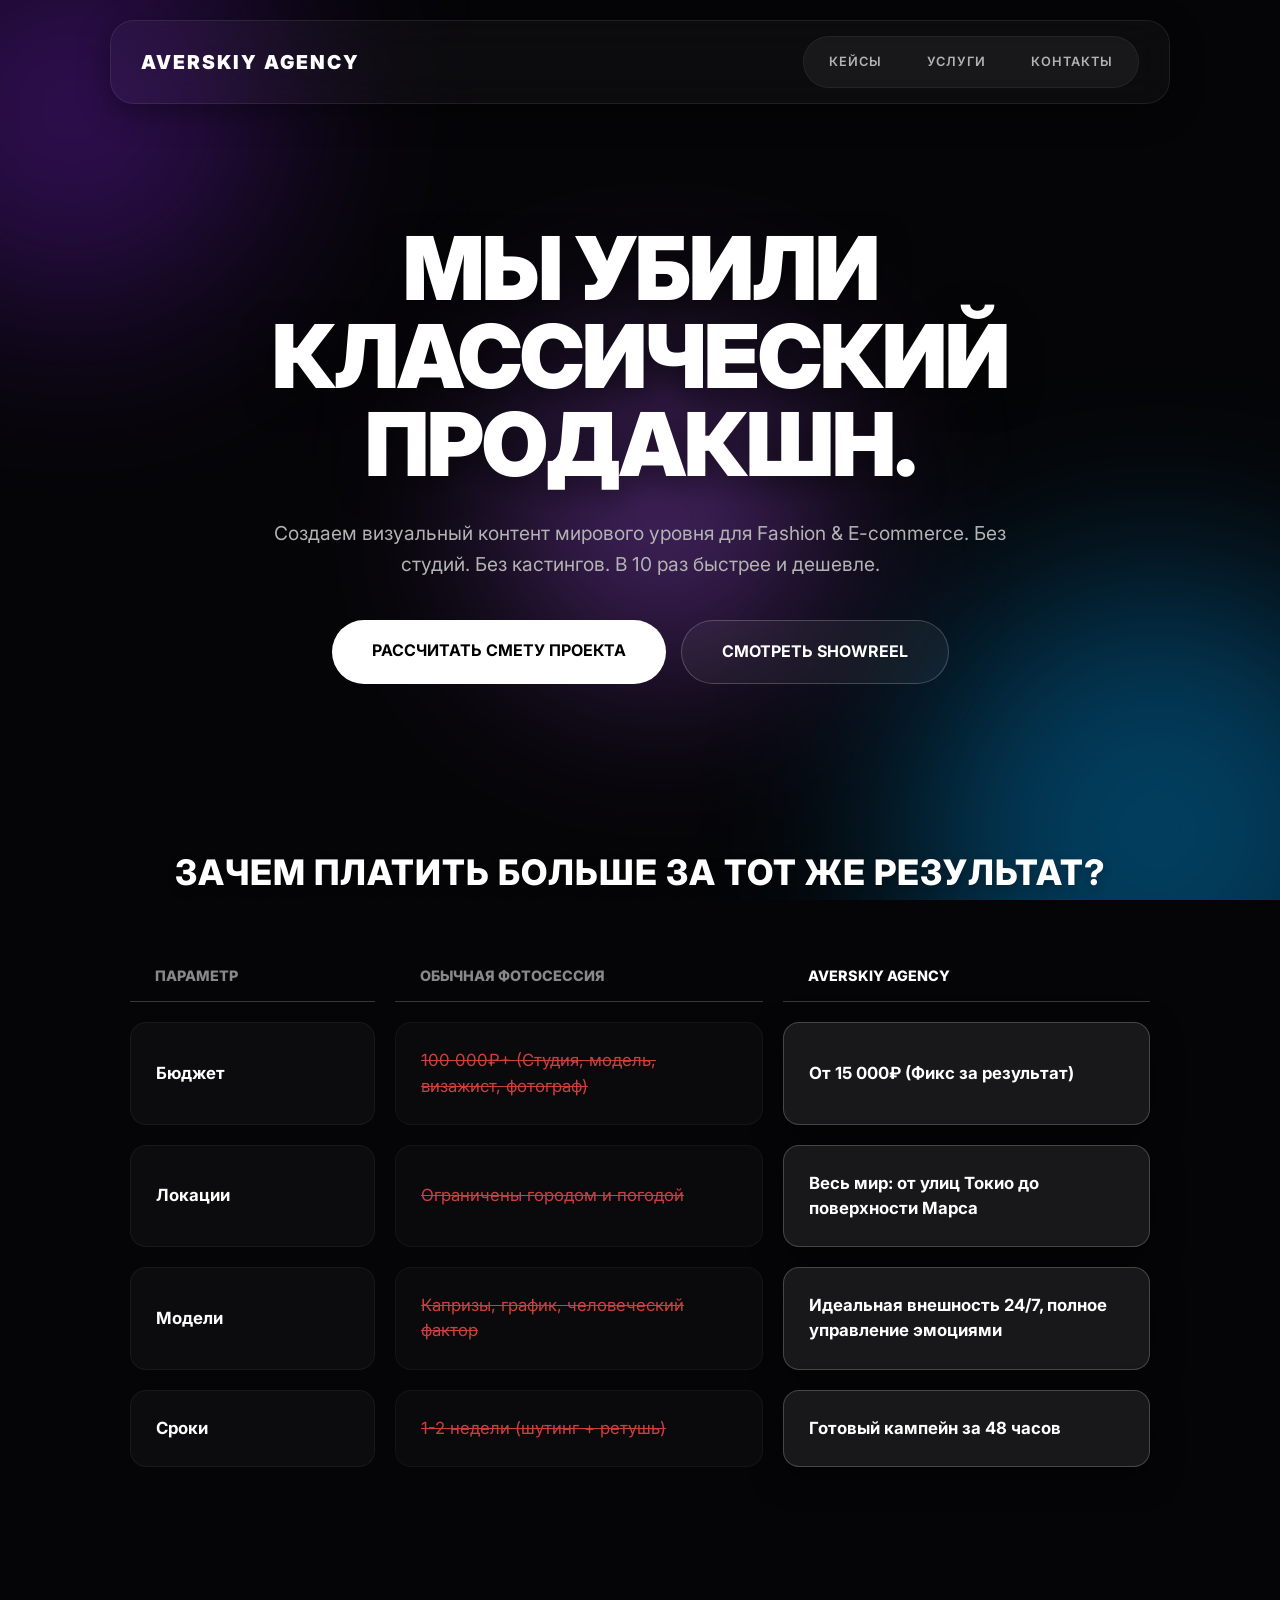
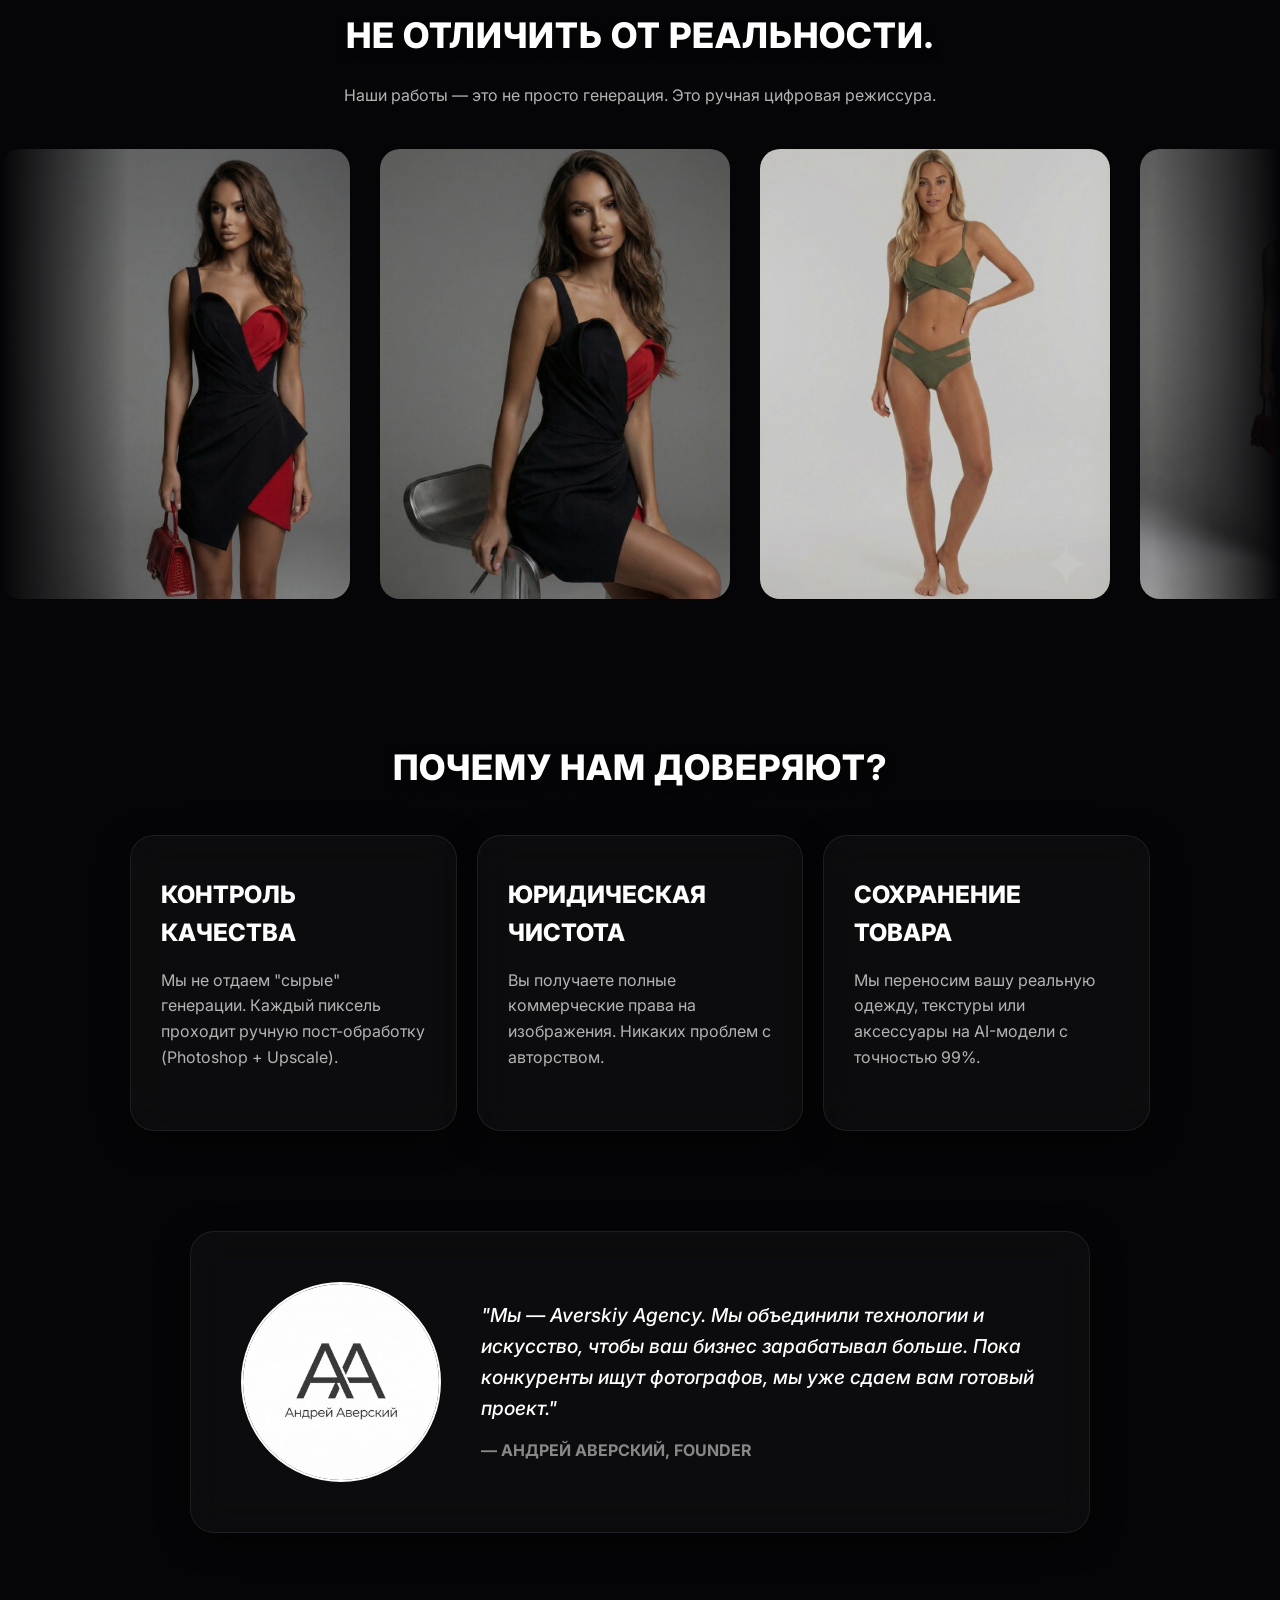
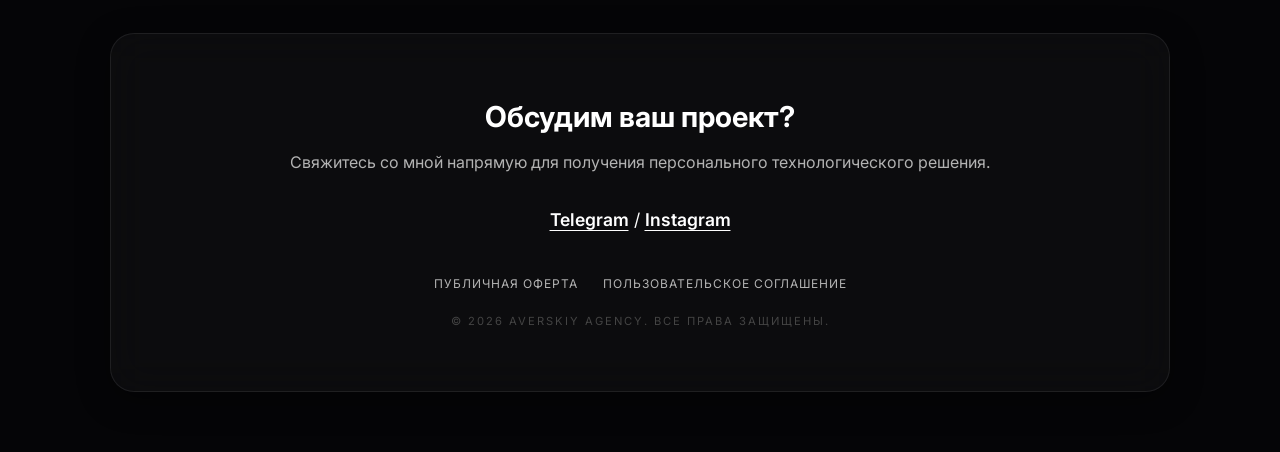
==== commit 0fc43809: "Update index.html" ====
--- a/index.html
+++ b/index.html
@@ -137,9 +137,12 @@
                 flex-direction: column;
                 gap: 6px;
                 padding: 14px 18px;
-                background: #0b0b0d;
+                background: rgba(5, 5, 10, 0.75);
                 border-radius: 18px;
-                border: 1px solid rgba(255,255,255,0.08);
+                border: 1px solid rgba(255,255,255,0.14);
+                backdrop-filter: blur(22px);
+                -webkit-backdrop-filter: blur(22px);
+                box-shadow: 0 18px 35px rgba(0,0,0,0.65);
                 color: #ff4d4d;
                 text-decoration: line-through;
                 font-size: 0.95rem;
@@ -158,10 +161,12 @@
                 flex-direction: column;
                 gap: 6px;
                 padding: 18px 20px;
-                background: #1b1b1f;
-                border: 1px solid rgba(255,255,255,0.16);
+                background: rgba(20, 20, 30, 0.8);
+                border: 1px solid rgba(255,255,255,0.22);
                 border-radius: 18px;
-                box-shadow: 0 10px 28px rgba(0,0,0,0.6);
+                backdrop-filter: blur(26px);
+                -webkit-backdrop-filter: blur(26px);
+                box-shadow: 0 22px 40px rgba(0,0,0,0.7);
                 color: #fff;
                 font-weight: 700;
                 font-size: 1.02rem;
@@ -243,7 +248,6 @@
         <nav class="main-nav" id="main-nav">
             <a href="portfolio.html">КЕЙСЫ</a>
             <a href="pricing.html">УСЛУГИ</a>
-            <a href="tech.html">ТЕХНОЛОГИИ</a>
             <a href="https://t.me/andrewaverskiy" target="_blank">КОНТАКТЫ</a>
         </nav>
     </header>
@@ -491,6 +495,40 @@
         cursor: pointer;
         transition: 0.3s;
     }
+
+    /* Мобильная адаптация модалок */
+    @media (max-width: 768px) {
+        .legal-modal {
+            width: 94%;
+            max-width: 480px;
+            max-height: 90vh;
+            border-radius: 20px;
+        }
+        .legal-header {
+            padding: 20px 18px 10px;
+            gap: 12px;
+        }
+        .legal-header h2 {
+            font-size: 1.25rem;
+        }
+        .close-legal-modal {
+            font-size: 28px;
+            min-width: 44px;
+            min-height: 44px;
+            display: inline-flex;
+            align-items: center;
+            justify-content: center;
+        }
+        .legal-body {
+            padding: 0 18px 20px;
+            font-size: 0.95rem;
+            line-height: 1.6;
+        }
+        .legal-body h3 {
+            margin: 18px 0 10px;
+            font-size: 1rem;
+        }
+    }
 </style>
 
 <!-- МОДАЛКА 1: ПУБЛИЧНАЯ ОФЕРТА -->
